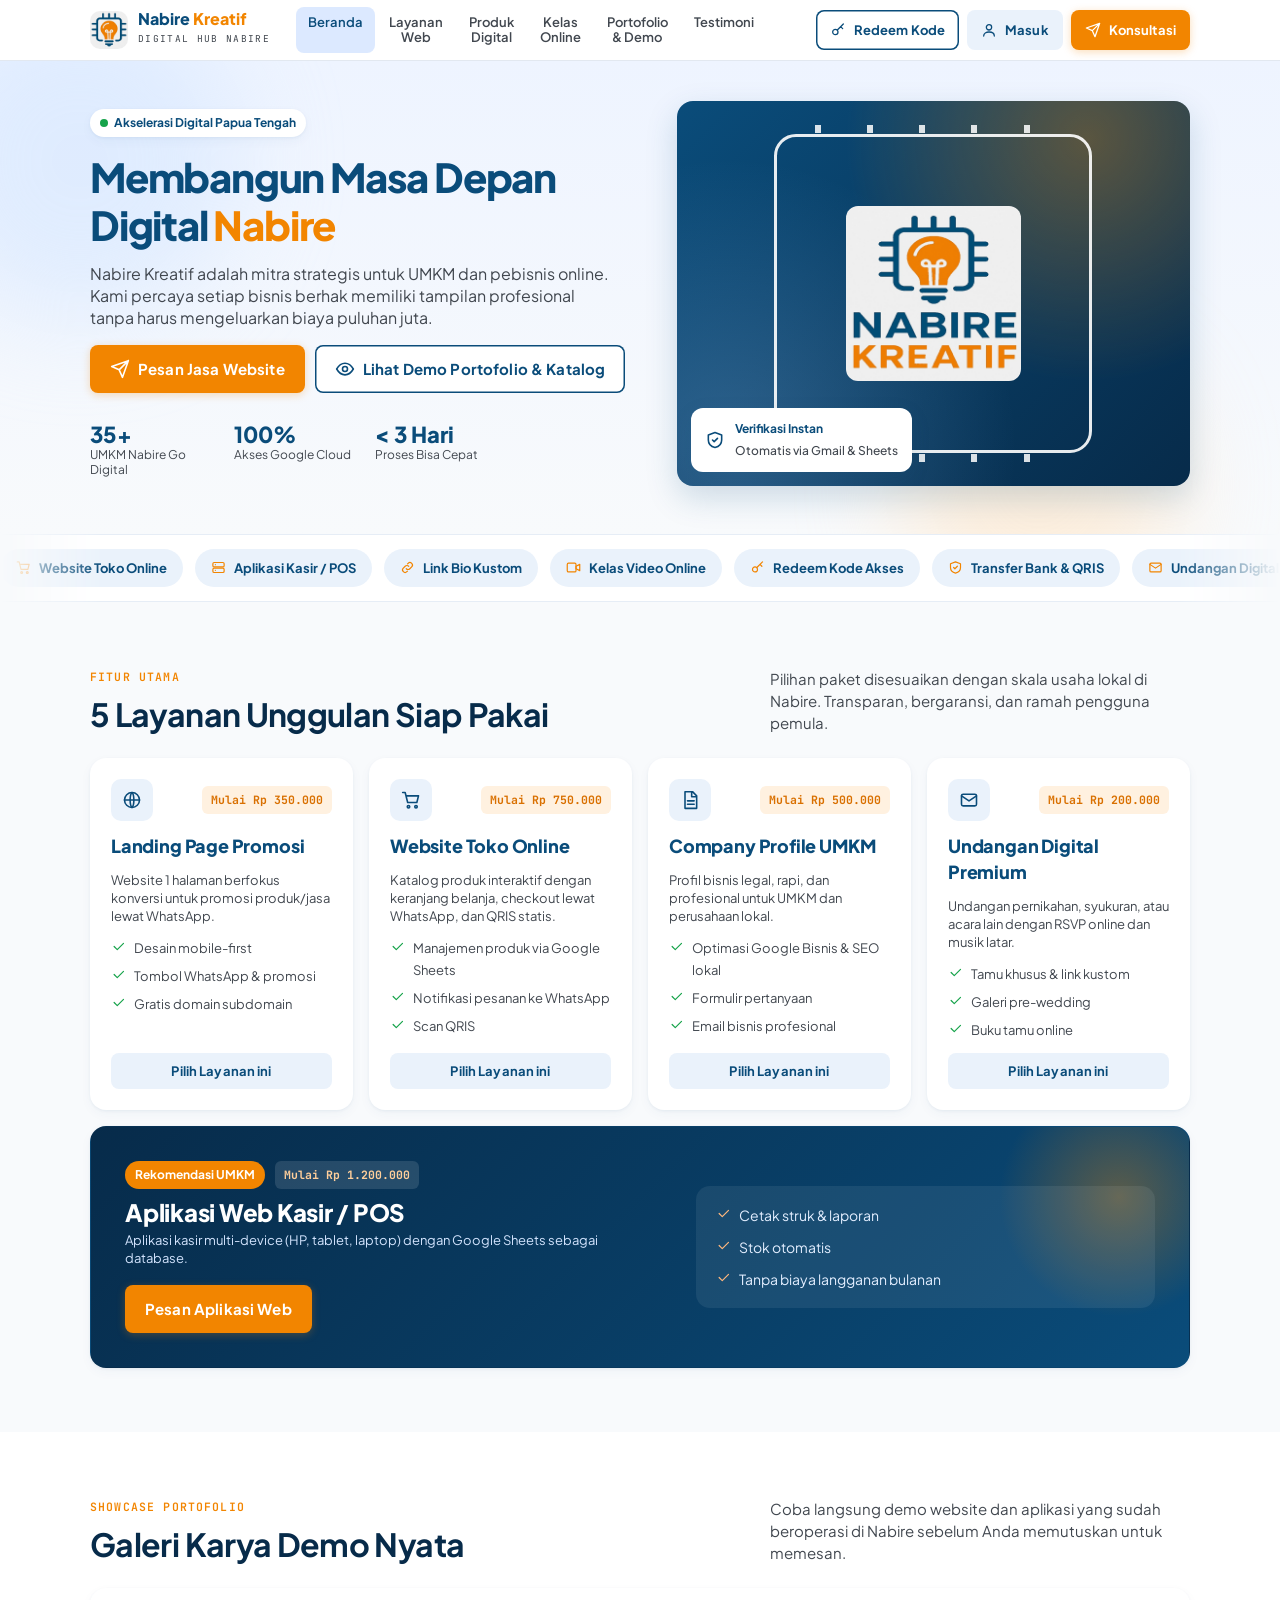
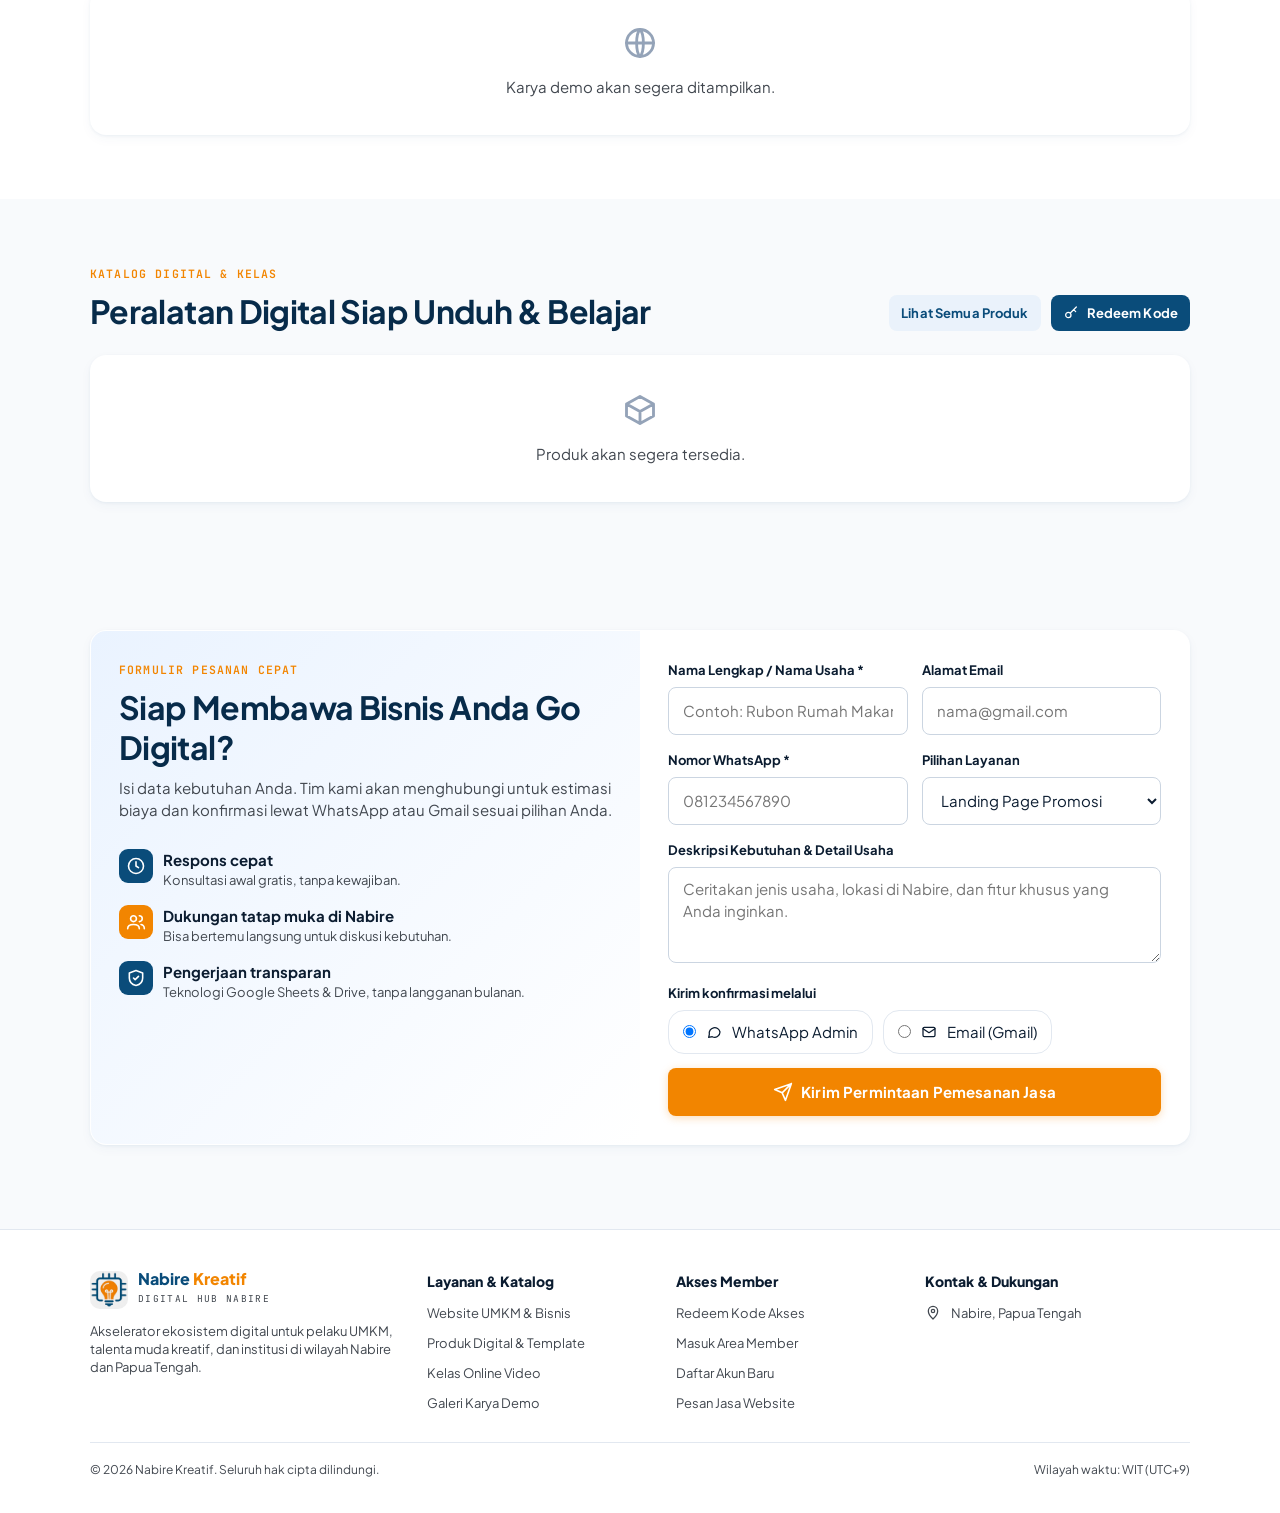
==== index.html @ 0323eb99 "feat: inisialisasi Nabire Kreatif Frontend v3" ====
<!doctype html>
<html lang="id">
<head>
<meta charset="utf-8">
<meta name="viewport" content="width=device-width,initial-scale=1,viewport-fit=cover">
<title>Nabire Kreatif — Membangun Masa Depan Digital Nabire</title>
<meta name="description" content="Jasa website & aplikasi web untuk UMKM Nabire, katalog produk digital dan kelas online. Akses lewat transfer, QRIS, atau Redeem Kode Akses.">
<meta name="theme-color" content="#0A4C7A">
<link rel="icon" type="image/png" href="assets/favicon.png">
<link rel="preconnect" href="https://fonts.googleapis.com">
<link rel="preconnect" href="https://fonts.gstatic.com" crossorigin>
<link rel="stylesheet" href="https://fonts.googleapis.com/css2?family=JetBrains+Mono:wght@500;600;700&family=Plus+Jakarta+Sans:wght@400;500;600;700;800&display=swap">
<link rel="stylesheet" href="css/style.css?v=3">
</head>
<body>
<div id="net" class="net"></div>
<div id="app"></div>
<div id="toasts" aria-live="polite"></div>
<div id="modal-root"></div>
<noscript><div style="padding:24px;text-align:center">Aktifkan JavaScript untuk membuka Nabire Kreatif.</div></noscript>
<script src="js/config.js?v=3"></script>
<script src="js/core.js?v=3"></script>
<script src="js/pages-public.js?v=3"></script>
<script src="js/pages-member.js?v=3"></script>
<script src="js/pages-admin.js?v=3"></script>
<script src="js/pages-admin2.js?v=3"></script>
<script src="js/pages-bio.js?v=3"></script>
<script src="js/pages-lisensi.js?v=3"></script>
<script>NK.start();</script>
</body>
</html>
---- css/style.css ----
/* Nabire Kreatif — "Digital Horizon" design system (ringan, tanpa framework) */
:root{
  --navy:#0A4C7A;--navy-d:#072B4A;--navy-dd:#003558;--orange:#F28500;--orange-d:#D97000;
  --bg:#F8FAFC;--bg2:#F1F5F9;--white:#fff;--ink:#0b1c30;--mute:#41474f;--line:#CBD5E1;--line2:#e2e8f0;
  --ok:#16A34A;--ok-bg:#F0FDF4;--warn:#B45309;--warn-bg:#FFFBEB;--err:#DC2626;--err-bg:#FEF2F2;
  --tint:#eaf2fb;--tint2:#dce9ff;
  --sh:0 1px 3px rgba(10,76,122,.06),0 4px 12px rgba(10,76,122,.04);--sh2:0 6px 20px rgba(10,76,122,.10);
  --r:8px;--r2:16px;--font:'Plus Jakarta Sans',system-ui,-apple-system,Segoe UI,Roboto,sans-serif;--mono:'JetBrains Mono',ui-monospace,Menlo,Consolas,monospace;
}
*{box-sizing:border-box;margin:0;padding:0}
html{-webkit-text-size-adjust:100%;scroll-behavior:auto}
body{font-family:var(--font);background:var(--bg);color:var(--ink);font-size:15px;line-height:22px;-webkit-font-smoothing:antialiased;min-height:100vh}
a{color:inherit;text-decoration:none}
button{font-family:inherit;cursor:pointer;border:0;background:none;color:inherit}
img{max-width:100%;display:block}
.ic{width:20px;height:20px;fill:none;stroke:currentColor;stroke-width:1.9;stroke-linecap:round;stroke-linejoin:round;flex:none}
.ic.sm{width:16px;height:16px}.ic.lg{width:26px;height:26px}
.mono{font-family:var(--mono)}
.hide{display:none!important}
.row{display:flex;align-items:center;gap:10px}.row.wrap{flex-wrap:wrap}.between{justify-content:space-between}.grow{flex:1;min-width:0}
.col{display:flex;flex-direction:column;gap:10px}
.mt{margin-top:16px}.mt2{margin-top:28px}.mb{margin-bottom:16px}
.muted{color:var(--mute)}.small{font-size:13px;line-height:18px}.tiny{font-size:11.5px;line-height:16px}
.center{text-align:center}.right{text-align:right}.bold{font-weight:700}
.ell{white-space:nowrap;overflow:hidden;text-overflow:ellipsis}
.wrap-c{max-width:1180px;margin:0 auto;padding:0 16px}
@media(min-width:768px){.wrap-c{padding:0 24px}}@media(min-width:1100px){.wrap-c{padding:0 40px}}

/* tombol */
.btn{display:inline-flex;align-items:center;justify-content:center;gap:8px;min-height:48px;padding:0 20px;border-radius:var(--r);font-weight:700;font-size:15px;letter-spacing:.01em;transition:transform .08s,background .12s,box-shadow .12s;white-space:nowrap;user-select:none}
.btn:active{transform:scale(.98)}
.btn.pri{background:var(--orange);color:#fff;box-shadow:0 2px 8px rgba(242,133,0,.28)}.btn.pri:hover{background:var(--orange-d)}
.btn.nav{background:var(--navy);color:#fff}.btn.nav:hover{background:var(--navy-d)}
.btn.out{background:#fff;color:var(--navy);box-shadow:inset 0 0 0 1.5px var(--navy)}.btn.out:hover{background:var(--tint)}
.btn.soft{background:var(--tint);color:var(--navy)}.btn.soft:hover{background:var(--tint2)}
.btn.ghost{color:var(--mute);min-height:40px;padding:0 12px}.btn.ghost:hover{background:var(--bg2)}
.btn.danger{background:var(--err-bg);color:var(--err)}.btn.danger:hover{background:#fee2e2}
.btn.wa{background:#16A34A;color:#fff}.btn.wa:hover{background:#15803d}
.btn.sm{min-height:36px;padding:0 12px;font-size:13px}.btn.xs{min-height:30px;padding:0 10px;font-size:12px;border-radius:6px}
.btn.block{width:100%}
.btn[disabled],.btn.busy{opacity:.6;pointer-events:none}
.btn.busy::after{content:"";width:14px;height:14px;border:2px solid currentColor;border-right-color:transparent;border-radius:50%;animation:spin .7s linear infinite}
@keyframes spin{to{transform:rotate(360deg)}}

/* form */
label.fl{display:block;font-size:13px;font-weight:700;margin:0 0 6px;color:var(--ink)}
.in,select.in,textarea.in{width:100%;min-height:48px;padding:10px 14px;border:1px solid var(--line);border-radius:var(--r);background:#fff;font:inherit;font-size:15px;color:var(--ink);outline:none;transition:border-color .12s,box-shadow .12s}
.in:focus{border-color:var(--navy);box-shadow:0 0 0 3px rgba(10,76,122,.15)}
textarea.in{min-height:96px;resize:vertical}
.in.mono{font-family:var(--mono);letter-spacing:.08em}
.fg{margin-bottom:14px}.fg .hint{font-size:12px;color:var(--mute);margin-top:4px}
.grid2{display:grid;grid-template-columns:1fr;gap:0 14px}@media(min-width:640px){.grid2{grid-template-columns:1fr 1fr}}
.sw{position:relative;display:inline-block;width:44px;height:26px;flex:none}.sw input{opacity:0;width:0;height:0}
.sw i{position:absolute;inset:0;background:#cbd5e1;border-radius:99px;transition:.15s;cursor:pointer}.sw i::before{content:"";position:absolute;left:3px;top:3px;width:20px;height:20px;border-radius:50%;background:#fff;transition:.15s;box-shadow:0 1px 3px rgba(0,0,0,.25)}
.sw input:checked+i{background:var(--ok)}.sw input:checked+i::before{transform:translateX(18px)}
.err-t{color:var(--err);font-size:13px;margin-top:6px}

/* kartu */
.card{background:#fff;border-radius:var(--r2);box-shadow:var(--sh);padding:20px;border:1px solid transparent;transition:box-shadow .15s,border-color .15s}
a.card:hover,.card.hov:hover{box-shadow:var(--sh2);border-color:rgba(10,76,122,.2)}
.card.flat{box-shadow:none;border:1px solid var(--line2)}
.card h3{font-size:18px;line-height:26px;font-weight:800;letter-spacing:-.01em;color:var(--navy)}
.h1{font-size:30px;line-height:38px;font-weight:800;letter-spacing:-.02em;color:var(--navy-d)}
.h2{font-size:24px;line-height:32px;font-weight:700;letter-spacing:-.01em;color:var(--navy-d)}
.h3{font-size:16px;line-height:24px;font-weight:700}
@media(min-width:768px){.h1{font-size:40px;line-height:48px;letter-spacing:-.03em}.h2{font-size:32px;line-height:40px;letter-spacing:-.02em}}
.eyebrow{font-family:var(--mono);font-size:11.5px;font-weight:600;letter-spacing:.1em;text-transform:uppercase;color:var(--orange)}
.pill{display:inline-flex;align-items:center;gap:6px;padding:3px 10px;border-radius:99px;font-size:12px;font-weight:700;background:var(--tint);color:var(--navy);white-space:nowrap}
.pill.ok{background:var(--ok-bg);color:#15803d}.pill.warn{background:var(--warn-bg);color:var(--warn)}.pill.err{background:var(--err-bg);color:#b91c1c}.pill.or{background:#fff1e0;color:var(--orange-d)}.pill.mono{font-family:var(--mono);font-size:11px;letter-spacing:.04em}
.dot{width:8px;height:8px;border-radius:50%;background:var(--ok);display:inline-block}.dot.w{background:var(--orange)}
.code{display:flex;align-items:center;justify-content:space-between;gap:10px;background:var(--bg2);border:1px dashed var(--navy);border-radius:var(--r);padding:10px 14px;font-family:var(--mono);font-weight:700;letter-spacing:.1em;color:var(--navy)}
.code button{color:var(--mute);padding:4px;border-radius:6px}.code button:hover{background:#fff}

/* skeleton */
.sk{background:linear-gradient(90deg,#eef2f7 25%,#e3e9f1 37%,#eef2f7 63%);background-size:400% 100%;animation:shimmer 1.3s infinite;border-radius:8px;min-height:14px}
@keyframes shimmer{0%{background-position:100% 0}100%{background-position:0 0}}

/* toast & modal */
#toasts{position:fixed;left:50%;transform:translateX(-50%);bottom:84px;z-index:200;display:flex;flex-direction:column;gap:8px;align-items:center;pointer-events:none;width:calc(100% - 32px);max-width:420px}
@media(min-width:900px){#toasts{bottom:28px}}
.toast{pointer-events:auto;background:var(--navy-d);color:#fff;padding:12px 16px;border-radius:12px;box-shadow:0 8px 24px rgba(7,43,74,.35);font-size:14px;font-weight:600;display:flex;gap:10px;align-items:center;animation:tin .15s ease-out;width:100%}
.toast.ok{background:#166534}.toast.err{background:#b91c1c}
@keyframes tin{from{opacity:0;transform:translateY(8px)}to{opacity:1;transform:none}}
#modal-root:empty{display:none}
.scrim{position:fixed;inset:0;background:rgba(7,43,74,.65);z-index:150;display:flex;align-items:flex-end;justify-content:center;animation:fin .12s}
@media(min-width:700px){.scrim{align-items:center}}
@keyframes fin{from{opacity:0}to{opacity:1}}
.sheet{background:#fff;width:100%;max-width:560px;max-height:92vh;overflow:auto;border-radius:16px 16px 0 0;box-shadow:0 20px 40px rgba(7,43,74,.25);animation:sup .16s ease-out}
@media(min-width:700px){.sheet{border-radius:16px}}
.sheet.wide{max-width:860px}.sheet.full{max-width:1000px}
@keyframes sup{from{transform:translateY(24px);opacity:.6}to{transform:none;opacity:1}}
.sheet-h{display:flex;align-items:center;justify-content:space-between;gap:12px;padding:16px 20px;border-bottom:1px solid var(--line2);position:sticky;top:0;background:#fff;z-index:2}
.sheet-h h3{font-size:18px;font-weight:800;color:var(--navy-d)}
.sheet-b{padding:20px}.sheet-f{padding:14px 20px;border-top:1px solid var(--line2);display:flex;gap:10px;justify-content:flex-end;position:sticky;bottom:0;background:#fff}
.x{width:36px;height:36px;border-radius:8px;display:grid;place-items:center;color:var(--mute)}.x:hover{background:var(--bg2)}

/* ===== LAYOUT PUBLIK ===== */
#topbar{position:sticky;top:0;z-index:60;background:rgba(255,255,255,.94);backdrop-filter:blur(10px);border-bottom:1px solid var(--line2)}
.tb{display:flex;align-items:center;gap:14px;height:60px}
.brand{display:flex;align-items:center;gap:10px;min-width:0}
.brand img{width:38px;height:38px;border-radius:10px;object-fit:cover}
.brand b{display:block;font-size:16px;line-height:18px;font-weight:800;color:var(--navy)}.brand b i{font-style:normal;color:var(--orange)}
.brand small{display:block;font-family:var(--mono);font-size:9.5px;letter-spacing:.14em;color:var(--mute);text-transform:uppercase}
.nav-l{display:none;gap:2px;margin-left:12px}
.nav-l a{padding:8px 12px;border-radius:8px;font-size:13px;line-height:15px;font-weight:600;color:var(--mute);text-align:center}
.nav-l a:hover{background:var(--bg2)}.nav-l a.on{background:var(--tint2);color:var(--navy)}
.tb-r{margin-left:auto;display:flex;gap:8px;align-items:center}
.tb-r .btn{min-height:40px;padding:0 14px;font-size:13px}
@media(min-width:1000px){.nav-l{display:flex}}
@media(max-width:999px){.tb-r .hid-m{display:none}}
.strip{background:#eaf3ff;border-bottom:1px solid #d6e6fb;font-size:12px;color:var(--mute)}
.strip .wrap-c{display:flex;gap:14px;align-items:center;min-height:32px;overflow:hidden;white-space:nowrap}
.strip .mono{color:var(--ok);font-size:11px;font-weight:600}
.sec{padding:40px 0}.sec.tight{padding:24px 0}
@media(min-width:768px){.sec{padding:64px 0}}
.sec-h{display:flex;flex-direction:column;gap:10px;margin-bottom:24px}
@media(min-width:900px){.sec-h{flex-direction:row;justify-content:space-between;align-items:flex-end}.sec-h p{max-width:420px}}
.hero{background:linear-gradient(180deg,#eef4ff 0%,#f8fafc 100%);padding:40px 0 48px;overflow:hidden}
.hero-g{display:grid;gap:32px}@media(min-width:900px){.hero-g{grid-template-columns:1.05fr 1fr;align-items:center;gap:48px}}
.hero h1 .a{color:var(--orange)}.hero h1 .b{color:var(--navy)}
.hero-st{display:flex;gap:24px;flex-wrap:wrap;margin-top:28px}
.hero-st b{display:block;font-size:22px;font-weight:800;color:var(--navy);line-height:26px}.hero-st span{font-size:12px;color:var(--mute);display:block;max-width:120px;line-height:15px}
.hero-img{position:relative;border-radius:16px;overflow:hidden;box-shadow:0 12px 32px rgba(10,76,122,.18);background:linear-gradient(135deg,#0A4C7A,#072B4A);aspect-ratio:4/3;display:grid;place-items:center}
.hero-img::before{content:"";position:absolute;inset:0;background:radial-gradient(circle at 80% 10%,rgba(242,133,0,.35),transparent 45%),radial-gradient(circle at 10% 90%,rgba(155,203,255,.25),transparent 50%)}
.chipbox{position:relative;width:62%;aspect-ratio:1;border:3px solid rgba(255,255,255,.9);border-radius:22px;display:grid;place-items:center}
.chipbox::before,.chipbox::after{content:"";position:absolute;background:repeating-linear-gradient(90deg,rgba(255,255,255,.85) 0 6px,transparent 6px 22%);height:8px;left:12%;right:12%}
.chipbox::before{top:-12px}.chipbox::after{bottom:-12px}
.chipbox img{width:56%;border-radius:12px}
.hero-badge{position:absolute;left:14px;bottom:14px;background:#fff;border-radius:12px;padding:10px 14px;display:flex;gap:10px;align-items:center;box-shadow:var(--sh2);font-size:12px;font-weight:700;color:var(--navy)}
.g3{display:grid;gap:16px}@media(min-width:700px){.g3{grid-template-columns:repeat(2,1fr)}}@media(min-width:1000px){.g3{grid-template-columns:repeat(3,1fr)}}
.g4{display:grid;gap:14px;grid-template-columns:repeat(2,1fr)}@media(min-width:1000px){.g4{grid-template-columns:repeat(4,1fr)}}
.g5{display:grid;gap:14px;grid-template-columns:repeat(2,1fr)}@media(min-width:900px){.g5{grid-template-columns:repeat(5,1fr)}}
.svc{display:flex;flex-direction:column;gap:12px}
.svc .ico{width:42px;height:42px;border-radius:10px;background:var(--tint);color:var(--navy);display:grid;place-items:center}
.svc ul{list-style:none;display:flex;flex-direction:column;gap:6px;font-size:13px;color:var(--mute)}
.svc li{display:flex;gap:8px;align-items:flex-start}.svc li .ic{color:var(--ok);width:15px;height:15px;margin-top:2px}
.svc .price{font-family:var(--mono);font-size:11.5px;font-weight:700;background:#fff1e0;color:var(--orange-d);padding:3px 9px;border-radius:6px}
.svc-grid{display:grid;gap:16px;grid-template-columns:repeat(auto-fit,minmax(240px,1fr))}
.svc .btn{margin-top:auto}
.svc-app{margin-top:16px;display:grid!important;gap:20px;padding:26px;background:linear-gradient(135deg,#072B4A,#0A4C7A);color:#fff;position:relative;overflow:hidden}
.svc-app::before{content:"";position:absolute;right:-60px;top:-60px;width:260px;height:260px;border-radius:50%;background:radial-gradient(circle,rgba(242,133,0,.35),transparent 65%)}
@media(min-width:800px){.svc-app{grid-template-columns:1.2fr 1fr;align-items:center;padding:34px}}
.svc-app>*{position:relative}
.svc-app h3{color:#fff;font-size:24px;margin:10px 0 6px}.svc-app p{color:#d3e4fe;max-width:520px}
.svc-app .price{background:rgba(255,255,255,.12);color:#ffcf9b}.svc-app li .ic{color:#ffb77d}.svc-app ul{color:#e3eeff;font-size:14px;gap:10px;background:rgba(255,255,255,.07);padding:18px 20px;border-radius:14px}
.svc-app .btn{margin-top:18px;align-self:flex-start}
.cover{aspect-ratio:16/9;background:linear-gradient(135deg,#0A4C7A,#2b6291);border-radius:12px;overflow:hidden;position:relative;display:grid;place-items:center;color:rgba(255,255,255,.85)}
.cover img{width:100%;height:100%;object-fit:cover}
.cover .chip{position:absolute;left:10px;top:10px;background:rgba(7,43,74,.85);color:#fff;font-family:var(--mono);font-size:10.5px;font-weight:600;letter-spacing:.06em;padding:4px 9px;border-radius:6px;text-transform:uppercase;display:flex;gap:6px;align-items:center}
.cover .chip.r{left:auto;right:10px;background:var(--ok)}
.pc{padding:0;overflow:hidden;display:flex;flex-direction:column}
.pc .cover{border-radius:0}.pc-b{padding:16px;display:flex;flex-direction:column;gap:8px;flex:1}
.pc h4{font-size:17px;line-height:24px;font-weight:800;color:var(--ink)}
.pc .lbl{font-family:var(--mono);font-size:11px;color:var(--orange-d);font-weight:600}
.pc .desc{font-size:13px;color:var(--mute);display:-webkit-box;-webkit-line-clamp:2;-webkit-box-orient:vertical;overflow:hidden}
.pc .meta{display:flex;justify-content:space-between;font-size:12px;color:var(--mute);padding-top:4px}
.pc .meta span{display:flex;gap:6px;align-items:center}
.pc .pr{display:flex;align-items:baseline;gap:10px;margin-top:auto;padding-top:6px}
.pc .pr s{font-family:var(--mono);font-size:11px;color:#94a3b8}.pc .pr b{font-size:24px;font-weight:800;color:var(--navy);letter-spacing:-.02em}
.pc .pr .pill{margin-left:auto}
.pc .acts{display:grid;grid-template-columns:1fr 1fr;gap:8px;margin-top:6px}.pc .acts .btn{min-height:44px;font-size:14px}
.demo .cover{border-radius:12px}.demo .pill{position:absolute;right:10px;bottom:10px}
.tabs{display:flex;gap:6px;overflow-x:auto;scrollbar-width:none;padding:4px;background:var(--tint);border-radius:12px;width:fit-content;max-width:100%}
.tabs::-webkit-scrollbar{display:none}
.tab{padding:9px 14px;border-radius:9px;font-size:13px;font-weight:700;color:var(--mute);white-space:nowrap;display:flex;gap:8px;align-items:center}
.tab.on{background:#fff;color:var(--navy);box-shadow:var(--sh)}
.tab em{font-style:normal;font-family:var(--mono);font-size:11px;background:var(--tint2);border-radius:99px;padding:1px 7px}
.searchbox{position:relative;max-width:320px;width:100%}.searchbox .ic{position:absolute;left:12px;top:15px;color:var(--mute)}.searchbox .in{padding-left:38px}
.quote{display:flex;flex-direction:column;gap:12px}.quote p{font-style:italic;color:var(--mute);font-size:14px}
.stars{color:var(--orange);letter-spacing:2px;font-size:14px}
.avatar{width:40px;height:40px;border-radius:50%;background:var(--tint2);color:var(--navy);display:grid;place-items:center;font-weight:800;flex:none;overflow:hidden}
.avatar img{width:100%;height:100%;object-fit:cover}
.steps3{display:grid;gap:14px}@media(min-width:800px){.steps3{grid-template-columns:repeat(3,1fr)}}
.stepn{width:34px;height:34px;border-radius:9px;background:var(--navy);color:#fff;display:grid;place-items:center;font-weight:800}.stepn.o{background:var(--orange)}
footer.ft{background:#fff;border-top:1px solid var(--line2);padding:40px 0 100px;margin-top:20px}
@media(min-width:900px){footer.ft{padding-bottom:32px}}
.ft-g{display:grid;gap:28px}@media(min-width:900px){.ft-g{grid-template-columns:1.4fr 1fr 1fr 1.2fr}}
.ft h5{font-size:14px;font-weight:800;margin-bottom:10px;color:var(--ink)}
.ft a,.ft li{font-size:13px;color:var(--mute)}.ft ul{list-style:none;display:flex;flex-direction:column;gap:8px}.ft a:hover{color:var(--navy)}
.ft-b{margin-top:28px;padding-top:16px;border-top:1px solid var(--line2);font-size:12px;color:var(--mute);display:flex;flex-wrap:wrap;gap:8px 20px;justify-content:space-between}
.cta-band{background:linear-gradient(135deg,#eaf3ff,#fff4e6)}
.lock-g{filter:blur(.2px)}

/* ===== NAV BAWAH (mobile) ===== */
#bnav{position:fixed;bottom:0;left:0;right:0;z-index:80;background:#fff;border-top:1px solid var(--line2);display:flex;padding:6px 6px calc(6px + env(safe-area-inset-bottom));box-shadow:0 -4px 16px rgba(10,76,122,.06)}
#bnav a{flex:1;display:flex;flex-direction:column;align-items:center;gap:2px;font-size:11px;font-weight:600;color:var(--mute);padding:6px 0;border-radius:10px;position:relative}
#bnav a.on{color:var(--orange-d)}#bnav a .ic{width:22px;height:22px}
#bnav a .bd{position:absolute;top:2px;left:calc(50% + 6px);background:var(--err);color:#fff;border-radius:99px;font-size:10px;line-height:14px;min-width:16px;text-align:center;padding:0 4px;font-weight:700}
@media(min-width:900px){#bnav{display:none}}
body.has-bnav{padding-bottom:70px}@media(min-width:900px){body.has-bnav{padding-bottom:0}}

/* ===== LAYOUT APP (member + admin) ===== */
.app{display:block}
@media(min-width:900px){.app{display:grid;grid-template-columns:260px 1fr;min-height:100vh}}
.side{display:none;background:#fff;border-right:1px solid var(--line2);padding:20px 16px;position:sticky;top:0;height:100vh;overflow:auto;flex-direction:column;gap:6px}
@media(min-width:900px){.side{display:flex}}
.side .brand{margin-bottom:18px;padding:0 6px}
.side a.m{display:flex;gap:12px;align-items:center;padding:11px 14px;border-radius:10px;font-size:14px;font-weight:600;color:var(--mute);min-height:44px}
.side a.m:hover{background:var(--bg2)}.side a.m.on{background:var(--navy-dd);color:#fff}
.side a.m .cnt{margin-left:auto;background:var(--orange);color:#fff;border-radius:99px;font-size:11px;font-weight:800;padding:0 7px;line-height:18px}
.side .sec-t{font-family:var(--mono);font-size:10.5px;letter-spacing:.12em;text-transform:uppercase;color:#94a3b8;padding:14px 14px 4px}
.side .foot{margin-top:auto;padding-top:14px}
.syncbox{background:var(--tint);border-radius:12px;padding:12px;font-size:12px;color:var(--mute);margin-bottom:10px}.syncbox b{display:block;font-family:var(--mono);color:var(--ok);font-size:12px;margin-bottom:2px}
.main{min-width:0}
.apptop{display:flex;align-items:center;gap:12px;height:60px;padding:0 16px;background:rgba(255,255,255,.94);backdrop-filter:blur(10px);border-bottom:1px solid var(--line2);position:sticky;top:0;z-index:50}
@media(min-width:900px){.apptop{padding:0 32px}}
.apptop .brand{display:flex}@media(min-width:900px){.apptop .brand{display:none}}
.apptop .lbl{display:none;font-family:var(--mono);font-size:12px;letter-spacing:.1em;color:var(--navy);align-items:center;gap:8px}@media(min-width:900px){.apptop .lbl{display:flex}}
.apptop .me{margin-left:auto;display:flex;align-items:center;gap:12px}
.apptop .me .t{text-align:right;line-height:16px;display:none}@media(min-width:600px){.apptop .me .t{display:block}}
.apptop .me .t b{font-size:13px;display:block}.apptop .me .t span{font-family:var(--mono);font-size:10.5px;color:var(--ok)}
.page{padding:20px 16px 40px;max-width:1240px}
@media(min-width:900px){.page{padding:28px 32px 48px}}
.ph{margin-bottom:22px}.ph .eyebrow{display:flex;gap:8px;align-items:center;margin-bottom:8px;color:var(--ok)}
.ph h1{font-size:26px;line-height:34px;font-weight:800;letter-spacing:-.02em;color:var(--navy-d)}@media(min-width:768px){.ph h1{font-size:34px;line-height:42px}}
.ph p{color:var(--mute);margin-top:4px;max-width:640px}
.kpi{display:flex;flex-direction:column;gap:6px;padding:16px}
.kpi .l{font-family:var(--mono);font-size:10.5px;letter-spacing:.1em;text-transform:uppercase;color:var(--mute);display:flex;justify-content:space-between;align-items:flex-start;gap:6px}
.kpi .l i{width:32px;height:32px;border-radius:8px;background:var(--bg2);color:var(--navy);display:grid;place-items:center;flex:none}
.kpi.o .l i{background:#fff1e0;color:var(--orange-d)}.kpi.o .l{color:var(--orange-d)}
.kpi .v{font-size:26px;line-height:30px;font-weight:800;letter-spacing:-.02em;color:var(--navy-d);word-break:break-word}
.kpi .v small{font-size:13px;font-weight:600;color:var(--mute);letter-spacing:0;margin-left:4px}
.kpi .s{font-size:12px;color:var(--mute)}.kpi .s.up{color:var(--ok);font-family:var(--mono);font-weight:600}.kpi .s.dn{color:var(--err);font-family:var(--mono);font-weight:600}
@media(min-width:1100px){.kpi .v{font-size:30px;line-height:34px}}
.dgrid{display:grid;gap:16px}@media(min-width:1100px){.dgrid{grid-template-columns:1.55fr 1fr}}
.card-h{display:flex;gap:12px;align-items:flex-start;margin-bottom:14px}.card-h .ico{width:40px;height:40px;border-radius:10px;background:var(--tint);color:var(--navy);display:grid;place-items:center;flex:none}
.card-h p{font-size:13px;color:var(--mute);line-height:18px}.card-h .tail{margin-left:auto}
.ap{display:flex;gap:14px;padding:14px;border:1px solid var(--line2);border-radius:12px;align-items:center;flex-wrap:wrap}
.ap .th{width:68px;height:56px;border-radius:8px;background:var(--bg2);display:grid;place-items:center;color:var(--mute);flex:none;cursor:pointer;position:relative;overflow:hidden}
.ap .th small{position:absolute;bottom:3px;right:3px;background:var(--navy-d);color:#fff;font-size:9px;font-family:var(--mono);padding:1px 4px;border-radius:3px}
.ap .inf{flex:1;min-width:180px}.ap .acts{display:flex;gap:8px;flex-wrap:wrap}
@media(max-width:640px){.ap .acts{width:100%}.ap .acts .btn{flex:1}}
.tw{overflow-x:auto;margin:0 -4px}
table.t{width:100%;border-collapse:collapse;font-size:13.5px;min-width:560px}
table.t th{text-align:left;font-family:var(--mono);font-size:10.5px;letter-spacing:.1em;text-transform:uppercase;color:var(--mute);padding:10px 12px;background:var(--bg2);white-space:nowrap}
table.t td{padding:12px;border-bottom:1px solid var(--line2);vertical-align:middle}
table.t tr:hover td{background:#fafcff}
table.t .sub{font-size:12px;color:var(--mute)}
.bars{display:flex;align-items:flex-end;gap:5px;height:140px;padding-top:8px}
.bars .b{flex:1;display:flex;flex-direction:column;align-items:center;justify-content:flex-end;gap:4px;height:100%;min-width:0}
.bars .b i{width:100%;background:linear-gradient(180deg,var(--orange),#ffb066);border-radius:5px 5px 0 0;min-height:2px;transition:height .3s}
.bars .b.n i{background:linear-gradient(180deg,var(--navy),#2b6291)}
.bars .b span{font-size:9.5px;color:var(--mute);font-family:var(--mono)}
.legend{display:flex;gap:14px;font-size:12px;color:var(--mute);margin-top:8px}.legend i{display:inline-block;width:10px;height:10px;border-radius:3px;background:var(--orange);margin-right:5px}
.empty{text-align:center;padding:36px 16px;color:var(--mute)}.empty .ic{width:36px;height:36px;margin:0 auto 10px;color:#94a3b8}
.fbar{display:flex;gap:10px;flex-wrap:wrap;margin-bottom:14px;align-items:center}
.fbar .in{min-height:42px;width:auto;min-width:140px}
.stat-row{display:flex;gap:10px;flex-wrap:wrap}.stat-row .pill{font-size:12.5px}
.alert{display:flex;gap:10px;padding:12px 14px;border-radius:10px;background:var(--warn-bg);color:var(--warn);font-size:13px;align-items:flex-start}
.alert.err{background:var(--err-bg);color:#b91c1c}.alert.ok{background:var(--ok-bg);color:#166534}.alert.info{background:var(--tint);color:var(--navy)}
pre.log{background:#0b1c30;color:#cfe5ff;border-radius:10px;padding:14px;font-family:var(--mono);font-size:12px;line-height:18px;overflow:auto;max-height:340px;white-space:pre-wrap}
.sticky-sub{position:sticky;top:60px;z-index:20;background:var(--bg);padding:8px 0}
.prog{height:8px;background:var(--tint);border-radius:99px;overflow:hidden}.prog i{display:block;height:100%;background:var(--orange);border-radius:99px;transition:width .25s}

/* member */
.mhero{background:linear-gradient(135deg,#072B4A,#0A4C7A);color:#fff;border-radius:16px;padding:20px;display:grid;gap:16px;position:relative;overflow:hidden}
.mhero::after{content:"";position:absolute;right:-40px;top:-40px;width:200px;height:200px;border:2px solid rgba(255,255,255,.07);border-radius:40px;transform:rotate(18deg)}
@media(min-width:800px){.mhero{grid-template-columns:1fr auto;align-items:center;padding:24px}}
.mhero .av{width:72px;height:72px;border-radius:16px;background:rgba(255,255,255,.14);display:grid;place-items:center;font-size:28px;font-weight:800;overflow:hidden;flex:none}
.mhero .av img{width:100%;height:100%;object-fit:cover}
.mhero h2{font-size:24px;line-height:30px;font-weight:800;letter-spacing:-.02em}
.mhero .em{font-size:13px;color:#cfe5ff;word-break:break-all}
.mst{display:grid;grid-template-columns:repeat(3,1fr);gap:1px;background:rgba(255,255,255,.14);border-radius:12px;overflow:hidden;position:relative;z-index:1}
.mst div{background:rgba(7,43,74,.5);padding:12px 18px;text-align:center}.mst b{display:block;font-size:24px;line-height:28px;font-weight:800}.mst span{font-size:11.5px;color:#cfe5ff}.mst .g{color:#7dffa8}
.claim{display:grid;gap:14px}@media(min-width:900px){.claim{grid-template-columns:auto 1fr;align-items:center;gap:20px}}
.claim-f{display:flex;gap:10px;flex-wrap:wrap}.claim-f .in{flex:1;min-width:180px}
.claim .ico{width:52px;height:52px;border-radius:14px;background:#fff1e0;color:var(--orange-d);display:grid;place-items:center}
.mcard .cover{border-radius:0;aspect-ratio:16/8}
.mcard{padding:0;overflow:hidden}.mcard-b{padding:16px;display:flex;flex-direction:column;gap:10px}
.mcard h4{font-size:17px;font-weight:800;line-height:23px}
.mcard .info{display:flex;gap:10px;flex-wrap:wrap;background:var(--tint);border-radius:8px;padding:9px 12px;font-family:var(--mono);font-size:11.5px;color:var(--navy)}
.player{display:grid;gap:18px}@media(min-width:900px){.player{grid-template-columns:1.6fr 1fr}}
.vid{position:relative;aspect-ratio:16/9;background:#0b1c30;border-radius:12px;overflow:hidden}
.vid iframe{position:absolute;inset:0;width:100%;height:100%;border:0}
.vid .poster{position:absolute;inset:0;display:grid;place-items:center;cursor:pointer;background:linear-gradient(135deg,#0A4C7A,#072B4A);color:#fff}
.vid .poster .pl{width:68px;height:68px;border-radius:50%;background:var(--orange);display:grid;place-items:center;box-shadow:0 6px 20px rgba(242,133,0,.5)}
.vid .poster .pl .ic{width:30px;height:30px;fill:#fff}
.lsn{display:flex;gap:12px;align-items:center;padding:12px;border-radius:12px;background:var(--tint);cursor:pointer;width:100%;text-align:left;min-height:56px}
.lsn:hover{background:var(--tint2)}.lsn.on{background:var(--navy-dd);color:#fff}
.lsn .n{width:28px;height:28px;border-radius:50%;background:#fff;color:var(--navy);display:grid;place-items:center;font-size:12px;font-weight:800;flex:none}
.lsn.done .n{background:var(--ok);color:#fff}.lsn.on .n{background:var(--orange);color:#fff}
.lsn b{display:block;font-size:14px;line-height:18px}.lsn span{font-family:var(--mono);font-size:11px;opacity:.75}
.pdfv{width:100%;height:70vh;border:0;border-radius:8px;background:#f1f5f9}
.help{display:flex;gap:12px;align-items:center;background:var(--tint);border-radius:14px;padding:14px 16px}

/* checkout */
.cx{display:grid;gap:20px;max-width:980px;margin:0 auto}@media(min-width:900px){.cx{grid-template-columns:1.3fr 1fr;align-items:start}}
.stp{display:flex;gap:6px;margin-bottom:18px}.stp div{flex:1;text-align:center;font-size:12px;font-weight:700;color:var(--mute);padding-bottom:8px;border-bottom:3px solid var(--line2)}
.stp div.on{color:var(--navy);border-color:var(--orange)}.stp div.dn{color:var(--ok);border-color:var(--ok)}
.rek{display:flex;justify-content:space-between;gap:10px;align-items:center;padding:12px 14px;background:var(--bg2);border-radius:10px;flex-wrap:wrap}
.rek b{font-family:var(--mono);font-size:16px;letter-spacing:.06em;color:var(--navy)}
.drop{border:2px dashed var(--line);border-radius:12px;padding:24px;text-align:center;cursor:pointer;background:#fafcff;transition:.12s}
.drop:hover,.drop.over{border-color:var(--navy);background:var(--tint)}
.drop img{max-height:240px;margin:0 auto 10px;border-radius:8px}
.qris{max-width:260px;margin:0 auto;border:2px solid var(--navy);border-radius:14px;padding:10px;background:#fff}
.sumrow{display:flex;justify-content:space-between;gap:10px;padding:8px 0;border-bottom:1px dashed var(--line2);font-size:14px}.sumrow.tot{border:0;font-weight:800;font-size:18px;color:var(--navy)}

/* auth */
.authw{min-height:calc(100vh - 100px);display:grid;place-items:center;padding:24px 16px}
.auth{width:100%;max-width:440px}
.divider{display:flex;align-items:center;gap:12px;color:#94a3b8;font-size:12px;margin:16px 0}.divider::before,.divider::after{content:"";height:1px;background:var(--line2);flex:1}
#g-btn{display:flex;justify-content:center;min-height:44px}
.banner{background:#fff7e6;border-bottom:1px solid #fde1b0;color:#7a4a00;font-size:13px;padding:10px 16px;text-align:center}
.net{position:fixed;top:0;left:0;height:3px;background:var(--orange);z-index:300;width:0;transition:width .25s,opacity .3s;opacity:0}
.net.on{opacity:1}
#view>*{animation:vin .1s ease-out}
@keyframes vin{from{opacity:.4}to{opacity:1}}
@media (prefers-reduced-motion:reduce){*{animation:none!important;transition:none!important}}
:focus-visible{outline:3px solid rgba(10,76,122,.35);outline-offset:2px}
::selection{background:#ffd9a8}
.tags{display:flex;gap:6px;flex-wrap:wrap}.tags .pill{font-size:11px;padding:2px 8px}
.kv{display:grid;grid-template-columns:130px 1fr;gap:8px 12px;font-size:13.5px}.kv dt{color:var(--mute)}.kv dd{word-break:break-word}
.seg{display:inline-flex;background:var(--bg2);border-radius:10px;padding:3px}.seg button{padding:7px 14px;font-size:13px;font-weight:700;border-radius:8px;color:var(--mute)}.seg button.on{background:#fff;color:var(--navy);box-shadow:var(--sh)}
.adm-tabs{margin-bottom:16px}
@media print{body>*:not(#modal-root){display:none!important}.scrim{position:static;background:none;display:block}.sheet{box-shadow:none;max-height:none;max-width:none;border-radius:0;animation:none}.sheet-f,.x,.sheet-h .x{display:none!important}}


/* ================= ANIMASI HALUS (gaya Lynk.id) ================= */
.rv{opacity:0;transform:translateY(22px);transition:opacity .65s cubic-bezier(.2,.7,.2,1),transform .65s cubic-bezier(.2,.7,.2,1),box-shadow .15s,border-color .15s}
.rv.in{opacity:1;transform:none}
@keyframes flt{0%,100%{transform:translateY(0)}50%{transform:translateY(-10px)}}
@keyframes flt2{0%,100%{transform:translateY(0)}50%{transform:translateY(8px)}}
@keyframes drift{0%,100%{transform:translate(0,0) scale(1)}50%{transform:translate(30px,20px) scale(1.15)}}
@keyframes mq{from{transform:translateX(0)}to{transform:translateX(-50%)}}
.hero{position:relative}
.hero::before,.hero::after{content:"";position:absolute;border-radius:50%;filter:blur(50px);opacity:.5;pointer-events:none;animation:drift 14s ease-in-out infinite}
.hero::before{width:320px;height:320px;left:-80px;top:-60px;background:#cfe3ff}
.hero::after{width:280px;height:280px;right:8%;bottom:-90px;background:#ffe2bf;animation-delay:-6s}
.hero-g{position:relative;z-index:1}
.hero-img .chipbox{animation:flt 6s ease-in-out infinite}
.hero-badge{animation:flt2 5s ease-in-out infinite}
.btn.pri{position:relative;overflow:hidden}
.btn.pri::before{content:"";position:absolute;top:0;left:-120%;width:55%;height:100%;background:linear-gradient(105deg,transparent,rgba(255,255,255,.38),transparent);transform:skewX(-20deg);transition:left .7s}
.btn.pri:hover::before{left:150%}
.btn{transition:transform .15s,background .12s,box-shadow .15s}
.btn:hover{transform:translateY(-1px)}.btn:active{transform:scale(.98)}
#view .pc.hov,#view .svc.hov{transition:transform .25s cubic-bezier(.2,.7,.2,1),box-shadow .25s,border-color .15s}
#view .pc.hov:hover,#view .svc.hov:hover{transform:translateY(-5px);box-shadow:0 14px 30px rgba(10,76,122,.16)}
.cover img{transition:transform .6s cubic-bezier(.2,.7,.2,1)}
.pc:hover .cover img{transform:scale(1.06)}
.svc .ico{transition:transform .3s,background .2s}.svc:hover .ico{transform:rotate(-6deg) scale(1.08);background:#dbeaff}
.mq{overflow:hidden;background:#fff;border-block:1px solid #e6edf6;padding:14px 0;-webkit-mask-image:linear-gradient(90deg,transparent,#000 8%,#000 92%,transparent);mask-image:linear-gradient(90deg,transparent,#000 8%,#000 92%,transparent)}
.mq-t{display:flex;gap:12px;width:max-content;animation:mq 32s linear infinite}
.mq:hover .mq-t{animation-play-state:paused}
.mq-t span{display:inline-flex;align-items:center;gap:8px;white-space:nowrap;background:var(--tint);color:var(--navy);font-weight:700;font-size:13px;padding:8px 16px;border-radius:999px}
.mq-t span .ic{width:15px;height:15px;color:var(--orange)}
@media (prefers-reduced-motion:reduce){.rv{opacity:1!important;transform:none!important}.hero::before,.hero::after,.mq-t{animation:none!important}}

/* ================= UNGGAH FOTO ================= */
.imgf{display:flex;gap:14px;align-items:center;flex-wrap:wrap}
.imgf-pv{position:relative;width:96px;height:64px;border-radius:12px;background:var(--tint);border:1.5px dashed #b6c7dd;display:grid;place-items:center;color:#8aa2c0;overflow:hidden;flex:none}
.imgf-pv.round{width:84px;height:84px;border-radius:50%}
.imgf-pv img{position:absolute;inset:0;width:100%;height:100%;object-fit:cover}
.imgf.has .imgf-pv{border-style:solid;border-color:transparent}
.imgf.sm .imgf-pv{width:64px;height:64px}
.imgf-b{display:flex;flex-direction:column;gap:4px;align-items:flex-start;min-width:0}
.imgf-b label.btn{cursor:pointer}
.imgf:not(.has) .imgf-x{display:none}
.imgf-spin{position:absolute;inset:0;background:rgba(255,255,255,.75);display:none;place-items:center}
.imgf-spin::after{content:"";width:22px;height:22px;border:3px solid var(--navy);border-right-color:transparent;border-radius:50%;animation:spin .7s linear infinite}
.imgf.up .imgf-spin{display:grid}
.imgf.up .imgf-b{opacity:.6;pointer-events:none}
.imgf.sm .imgf-b .btn{padding:0 10px;min-height:32px;font-size:12px}

/* ================= LINK BIO — HALAMAN PUBLIK ================= */
.bio{min-height:100vh;display:flex;justify-content:center;color:var(--tx);font-family:inherit}
.bio-w{width:100%;max-width:480px;background:var(--bg1);min-height:100vh;display:flex;flex-direction:column;overflow:hidden;position:relative;box-shadow:0 0 60px rgba(0,0,0,.08)}
.bio-w>*{animation:bioin .6s cubic-bezier(.2,.7,.2,1) both;animation-delay:calc(var(--i,0)*60ms)}
@keyframes bioin{from{opacity:0;transform:translateY(14px)}to{opacity:1;transform:none}}
.bio-hd{display:flex;flex-direction:column;align-items:center;text-align:center;padding:0 22px 6px;position:relative}
.bio-cv{position:relative;width:calc(100% + 44px);margin:0 -22px;height:170px;background:linear-gradient(135deg,var(--bt),var(--ak)) center/cover no-repeat}
.bio-wave{position:absolute;left:0;bottom:-1px;width:100%;height:44px;display:block}
.bio-av{width:104px;height:104px;border-radius:50%;overflow:hidden;background:var(--bg2);border:4px solid var(--bg1);box-shadow:0 8px 22px rgba(0,0,0,.18);display:grid;place-items:center;font-size:34px;font-weight:800;flex:none;margin-top:-58px;position:relative;color:var(--bt)}
.bio-av img{width:100%;height:100%;object-fit:cover}
.bio-n{font-size:24px;line-height:30px;font-weight:800;letter-spacing:-.01em;margin-top:12px;word-break:break-word}
.bio-k{display:inline-flex;gap:5px;align-items:center;font-size:13.5px;opacity:.75;margin-top:4px}.bio-k .ic{color:var(--ak)}
.bio-b{font-size:14.5px;line-height:22px;opacity:.85;max-width:400px;white-space:pre-line;word-break:break-word;margin-top:10px}
.bio-bs{display:flex;flex-direction:column;gap:10px;padding:14px 22px 6px}
.bio-btn{display:flex;align-items:center;gap:12px;width:100%;min-height:52px;padding:0 18px;background:var(--bt);color:var(--btx);font-weight:700;font-size:15px;box-shadow:0 6px 16px rgba(0,0,0,.14);transition:transform .2s cubic-bezier(.2,.7,.2,1),box-shadow .2s,filter .2s;position:relative;overflow:hidden;border-radius:999px;animation:bioin .6s cubic-bezier(.2,.7,.2,1) both;animation-delay:calc(var(--i,0)*60ms)}
.bio-btn span{flex:1;text-align:left}.bio-btn .ic{flex:none}.bio-btn>.ic:last-child{opacity:.6}
.bio-btn::after{content:"";position:absolute;top:0;left:-120%;width:50%;height:100%;background:linear-gradient(105deg,transparent,rgba(255,255,255,.28),transparent);transform:skewX(-20deg);transition:left .6s}
.bio-btn:hover{transform:translateY(-2px);box-shadow:0 12px 24px rgba(0,0,0,.22)}.bio-btn:hover::after{left:150%}.bio-btn:active{transform:scale(.98)}
.bio-btn.ak{background:var(--ak);color:#fff;margin-top:12px;min-height:46px}
.bio[data-g=lembut] .bio-btn,.bio[data-g=lembut] .bio-card{border-radius:16px}.bio[data-g=kotak] .bio-btn{border-radius:4px}.bio[data-g=kotak] .bio-card{border-radius:6px}
.bio-sec{padding:22px 22px 4px}
.bio-sh{display:flex;align-items:center;justify-content:space-between;gap:10px;margin-bottom:12px}
.bio-sec h2{font-size:18px;line-height:24px;font-weight:800}
.bio-all{font-size:13px;font-weight:700;color:var(--ak);padding:6px 4px}
.bio-car{display:flex;gap:12px;overflow-x:auto;scroll-snap-type:x mandatory;margin:0 -22px;padding:2px 22px 14px;scrollbar-width:none}.bio-car::-webkit-scrollbar{display:none}
.bio-p{flex:0 0 156px;scroll-snap-align:start;background:var(--bg2);border-radius:18px;overflow:hidden;box-shadow:0 4px 16px rgba(0,0,0,.09);display:flex;flex-direction:column;transition:transform .2s,box-shadow .2s;color:var(--tx)}
.bio-p:hover{transform:translateY(-3px);box-shadow:0 10px 24px rgba(0,0,0,.16)}.bio-p:active{transform:scale(.98)}
.bio-pi{aspect-ratio:1/1;background:color-mix(in srgb,var(--tx) 8%,var(--bg2));display:grid;place-items:center;color:var(--ak)}.bio-pi img{width:100%;height:100%;object-fit:cover}
.bio-pb{padding:10px 12px 12px;display:flex;flex-direction:column;gap:3px;flex:1}.bio-pb b{font-size:14px;line-height:19px;font-weight:700;word-break:break-word}.bio-pb small{font-size:12px;line-height:16px;opacity:.7}
.bio-pr2{display:flex;align-items:center;justify-content:space-between;margin-top:auto;padding-top:6px;gap:6px}
.bio-pr2 em{font-style:normal;font-weight:800;font-size:13.5px;color:var(--ak)}
.bio-go{width:30px;height:30px;border-radius:50%;background:var(--bt);color:var(--btx);display:grid;place-items:center;flex:none}
.bio-prods.all .bio-car{flex-wrap:wrap;overflow:visible;margin:0;padding:2px 0 14px}.bio-prods.all .bio-p{flex:0 0 calc(50% - 6px)}
.bio-card{background:var(--bg2);border-radius:20px;padding:16px;box-shadow:0 4px 16px rgba(0,0,0,.08)}
.bio-addr{display:flex;gap:8px;align-items:flex-start;font-size:14px;line-height:21px}.bio-addr .ic{color:var(--ak);margin-top:3px;flex:none}
.bio-map{margin-top:14px;border-radius:14px;overflow:hidden;height:170px;background:color-mix(in srgb,var(--tx) 8%,var(--bg2))}.bio-map iframe{width:100%;height:100%;border:0}
.bio-mapph{height:100%;display:grid;place-items:center;color:var(--ak)}
.bio-ft{margin-top:26px;background:var(--bt);color:var(--btx);text-align:center;padding:34px 24px 28px;border-radius:32px 32px 0 0;flex:1}
.bio-ty{font-size:22px;font-weight:800;color:var(--ak);filter:brightness(1.25)}
.bio-ft p{margin:8px auto 0;max-width:340px;font-size:14px;line-height:22px;opacity:.9}
.bio-ft small{display:block;margin-top:18px;font-size:11.5px;opacity:.6}.bio-ft a{text-decoration:underline;font-weight:700}
.bio-empty{opacity:.7;font-size:13px;padding:14px}
.bio.pv a,.bio.pv button{pointer-events:none}
.bio.pv{min-height:0;height:100%;overflow-y:auto;scrollbar-width:none;display:block}.bio.pv::-webkit-scrollbar{display:none}
.bio.pv .bio-w{min-height:100%;box-shadow:none}.bio.pv .bio-w>*,.bio.pv .bio-btn{animation:none}
.sk-l{background:linear-gradient(90deg,rgba(0,0,0,.05),rgba(0,0,0,.12),rgba(0,0,0,.05));background-size:200% 100%;animation:shimmer 1.4s linear infinite;border-radius:99px}
.bio-av.sk-l{border:0}

/* ================= LINK BIO — EDITOR ================= */
.bio-ed{display:grid;gap:20px;grid-template-columns:minmax(0,1fr)}
@media(min-width:1050px){.bio-ed{grid-template-columns:minmax(0,1fr) 330px}.bio-tabs{display:none!important}}
@media(max-width:1049px){.bio-ed[data-tab=edit] .bio-ed-r{display:none}.bio-ed[data-tab=pv] .bio-ed-l{display:none}.bio-tabs{margin-bottom:14px;max-width:320px}}
.bio-sticky{position:sticky;top:84px}
.phone{width:100%;max-width:310px;margin:0 auto;aspect-ratio:9/18;border-radius:36px;background:#0b1220;padding:10px;box-shadow:0 18px 40px rgba(7,43,74,.28)}
.phone-in{width:100%;height:100%;border-radius:28px;overflow:hidden;background:#fff}
.bio-share .bio-url{font-size:14px;font-weight:700;color:var(--navy);word-break:break-all;margin-top:2px}
.bio-prof{display:grid;gap:14px;grid-template-columns:auto 1fr;align-items:start}
@media(max-width:560px){.bio-prof{grid-template-columns:1fr}}
.slugf{display:flex;align-items:center;gap:0;border:1px solid var(--line);border-radius:var(--r);background:#fff;overflow:hidden}
.slugf span{padding:0 10px 0 14px;font-size:13px;color:var(--mute);white-space:nowrap;max-width:60%;overflow:hidden;text-overflow:ellipsis}
.slugf .in{border:0;border-radius:0;box-shadow:none;padding-left:0}
.bio-presets{display:grid;grid-template-columns:repeat(auto-fill,minmax(92px,1fr));gap:8px}
.bio-pr{height:62px;border-radius:12px;color:#fff;position:relative;display:flex;align-items:flex-end;padding:8px 10px;font-size:12px;font-weight:700;text-shadow:0 1px 2px rgba(0,0,0,.4);border:2px solid transparent;transition:transform .15s,border-color .15s}
.bio-pr:hover{transform:translateY(-2px);border-color:var(--orange)}
.bio-pr i{position:absolute;right:10px;top:10px;width:22px;height:10px;border-radius:99px}
.cpg{display:grid;grid-template-columns:repeat(auto-fill,minmax(150px,1fr));gap:10px;margin-top:12px}
.cpk{display:flex;align-items:center;gap:10px;padding:8px 10px;border:1px solid var(--line);border-radius:12px;cursor:pointer;background:#fff}
.cpk input{width:38px;height:38px;border:0;padding:0;background:none;cursor:pointer;flex:none}
.cpk span{font-size:12.5px;font-weight:700;display:flex;flex-direction:column;line-height:16px}.cpk small{font-weight:500;color:var(--mute)}
.bio-lc{padding:14px}
.bio-lg{display:grid;gap:12px;grid-template-columns:auto 1fr;align-items:start}
@media(max-width:520px){.bio-lg{grid-template-columns:1fr}}
.alert.warn{background:#fff7e6;color:#8a5200}.card.warnb{border:1px solid #f4c98a;background:#fffaf0}
.bio-tr{display:grid;grid-template-columns:120px 1fr 1.3fr auto;gap:8px;align-items:center}
@media(max-width:620px){.bio-tr{grid-template-columns:1fr 1fr auto}.bio-tr input:nth-of-type(2){grid-column:1/3}}
.bio-pr u{position:absolute;right:10px;top:24px;width:22px;height:6px;border-radius:99px}
.bio-adv{margin-top:10px}.bio-adv summary{cursor:pointer;font-size:13px;font-weight:700;color:var(--navy);padding:4px 0}.bio-adv .in{margin-top:8px}
.chip{border:1px solid var(--line);background:#fff;border-radius:99px;padding:3px 10px;font-size:12px;font-family:var(--mono);cursor:pointer}.chip:hover{border-color:var(--orange)}
.bio-wapv{margin-top:6px;background:#E7FFDB;border-radius:12px;padding:10px 12px}.bio-wapv pre{white-space:pre-wrap;word-break:break-word;font:13px/19px inherit;font-family:inherit;margin:6px 0 0}
@media (prefers-reduced-motion:reduce){.bio-w>*,.bio-btn{animation:none!important}}

/* ================= LISENSI TEMPLATE ================= */
.lic-code{background:#0b1220;color:#d7e3f4;border-radius:12px;padding:14px 16px;font:12.5px/19px var(--mono);overflow-x:auto;white-space:pre-wrap;word-break:break-all;margin:12px 0}
.lic-steps{margin:12px 0 0;padding-left:20px;display:grid;gap:4px;line-height:20px}
.lic-flow{border:1px dashed var(--line);background:#F8FAFC;padding:12px 14px;border-radius:12px;color:var(--ink2,#475569)}
.lic{margin-top:14px;padding:12px;border:1px solid var(--line);border-radius:12px;background:#F8FAFC}
.lic-d{padding:6px 10px;background:#fff;border:1px solid var(--line);border-radius:10px}
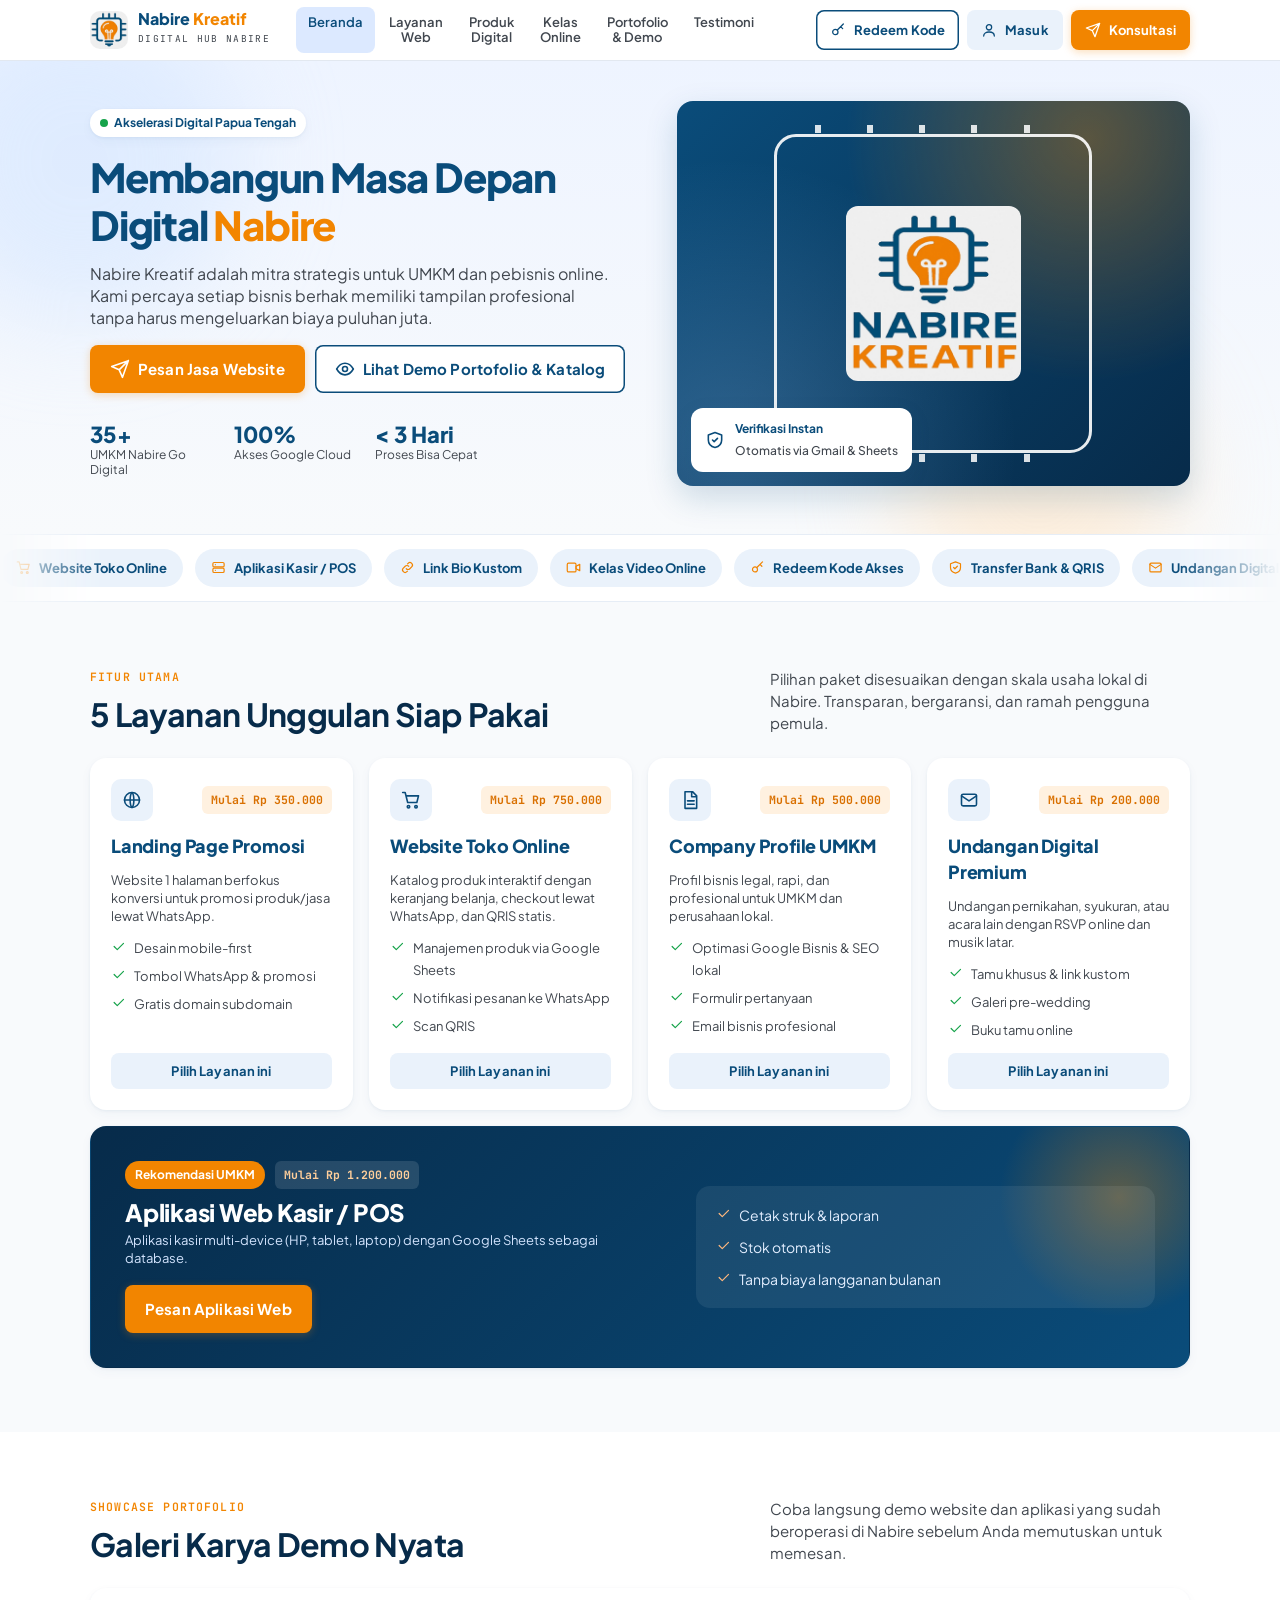
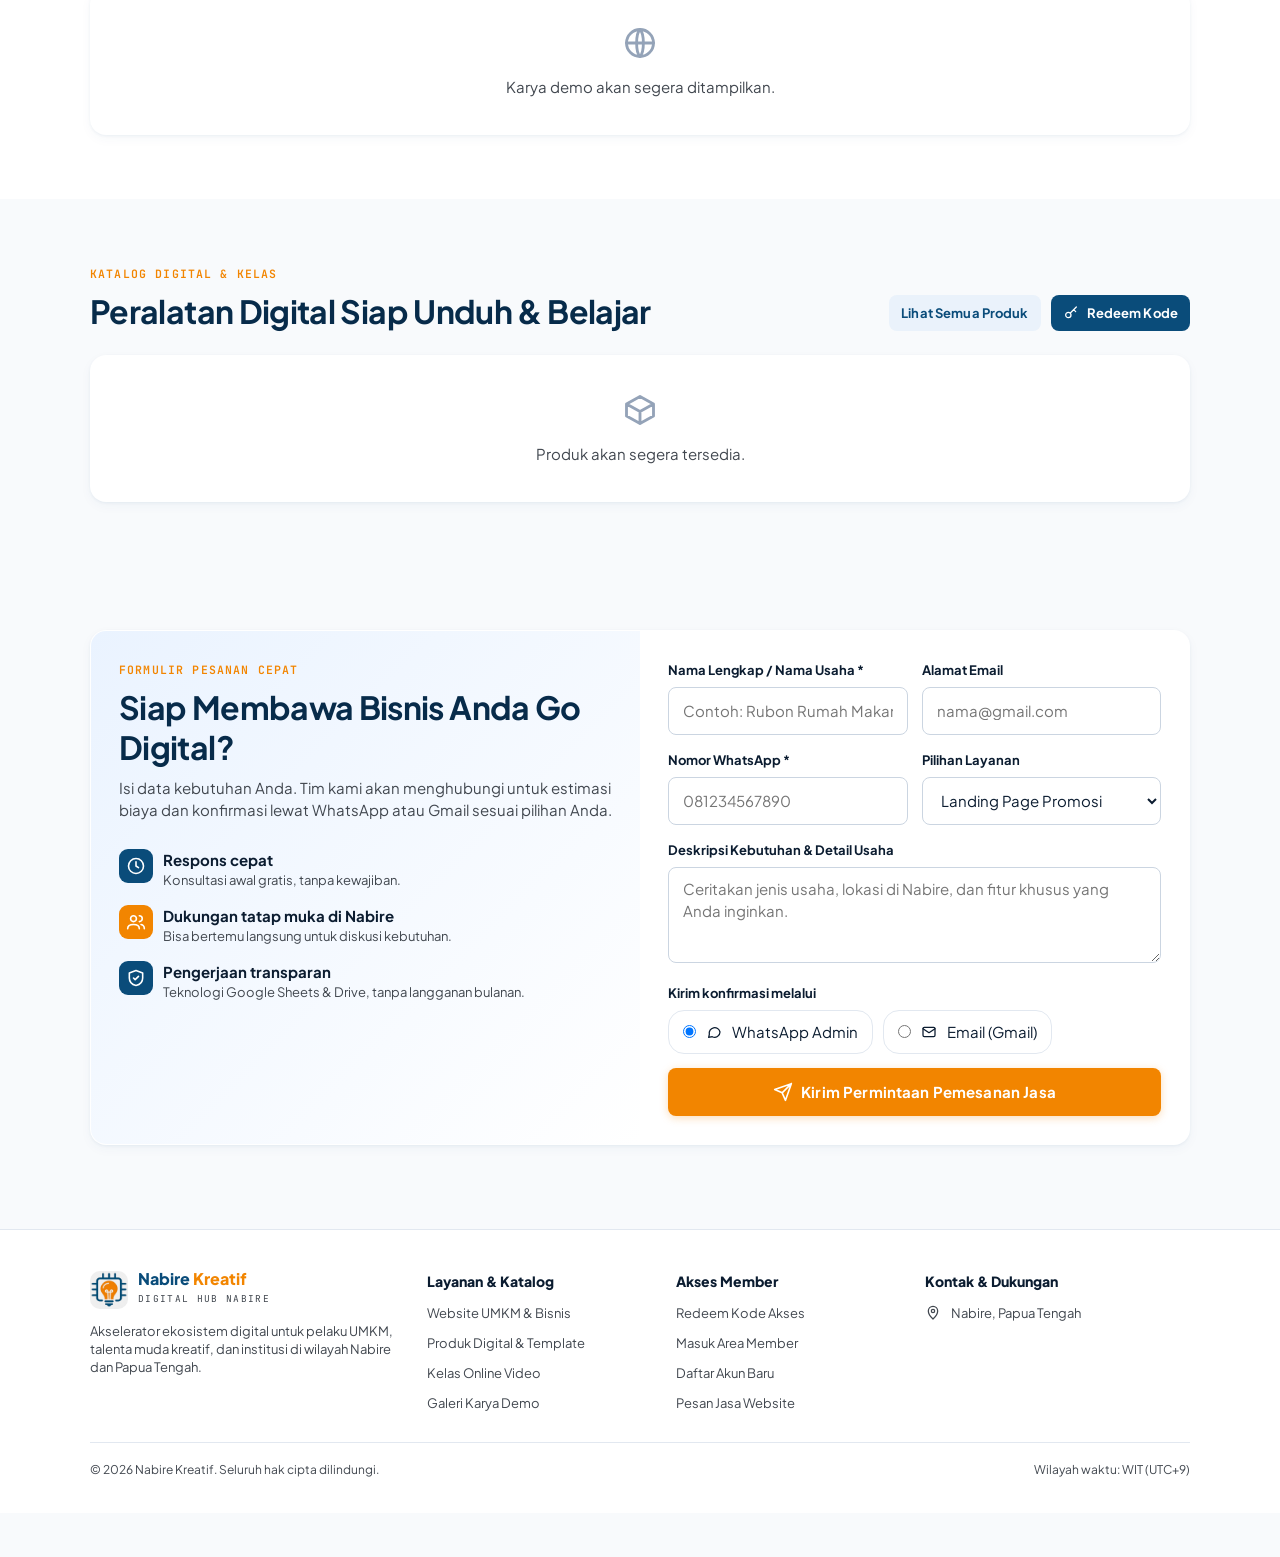
==== commit 3c0f21c5: "feat: update ke Nabire Kreatif Frontend v4" ====
--- a/index.html
+++ b/index.html
@@ -10,7 +10,7 @@
 <link rel="preconnect" href="https://fonts.googleapis.com">
 <link rel="preconnect" href="https://fonts.gstatic.com" crossorigin>
 <link rel="stylesheet" href="https://fonts.googleapis.com/css2?family=JetBrains+Mono:wght@500;600;700&family=Plus+Jakarta+Sans:wght@400;500;600;700;800&display=swap">
-<link rel="stylesheet" href="css/style.css?v=3">
+<link rel="stylesheet" href="css/style.css?v=40">
 </head>
 <body>
 <div id="net" class="net"></div>
@@ -18,14 +18,14 @@
 <div id="toasts" aria-live="polite"></div>
 <div id="modal-root"></div>
 <noscript><div style="padding:24px;text-align:center">Aktifkan JavaScript untuk membuka Nabire Kreatif.</div></noscript>
-<script src="js/config.js?v=3"></script>
-<script src="js/core.js?v=3"></script>
-<script src="js/pages-public.js?v=3"></script>
-<script src="js/pages-member.js?v=3"></script>
-<script src="js/pages-admin.js?v=3"></script>
-<script src="js/pages-admin2.js?v=3"></script>
-<script src="js/pages-bio.js?v=3"></script>
-<script src="js/pages-lisensi.js?v=3"></script>
+<script src="js/config.js?v=40"></script>
+<script src="js/core.js?v=40"></script>
+<script src="js/pages-public.js?v=40"></script>
+<script src="js/pages-member.js?v=40"></script>
+<script src="js/pages-admin.js?v=40"></script>
+<script src="js/pages-admin2.js?v=40"></script>
+<script src="js/pages-bio.js?v=40"></script>
+<script src="js/pages-lisensi.js?v=40"></script>
 <script>NK.start();</script>
 </body>
 </html>
